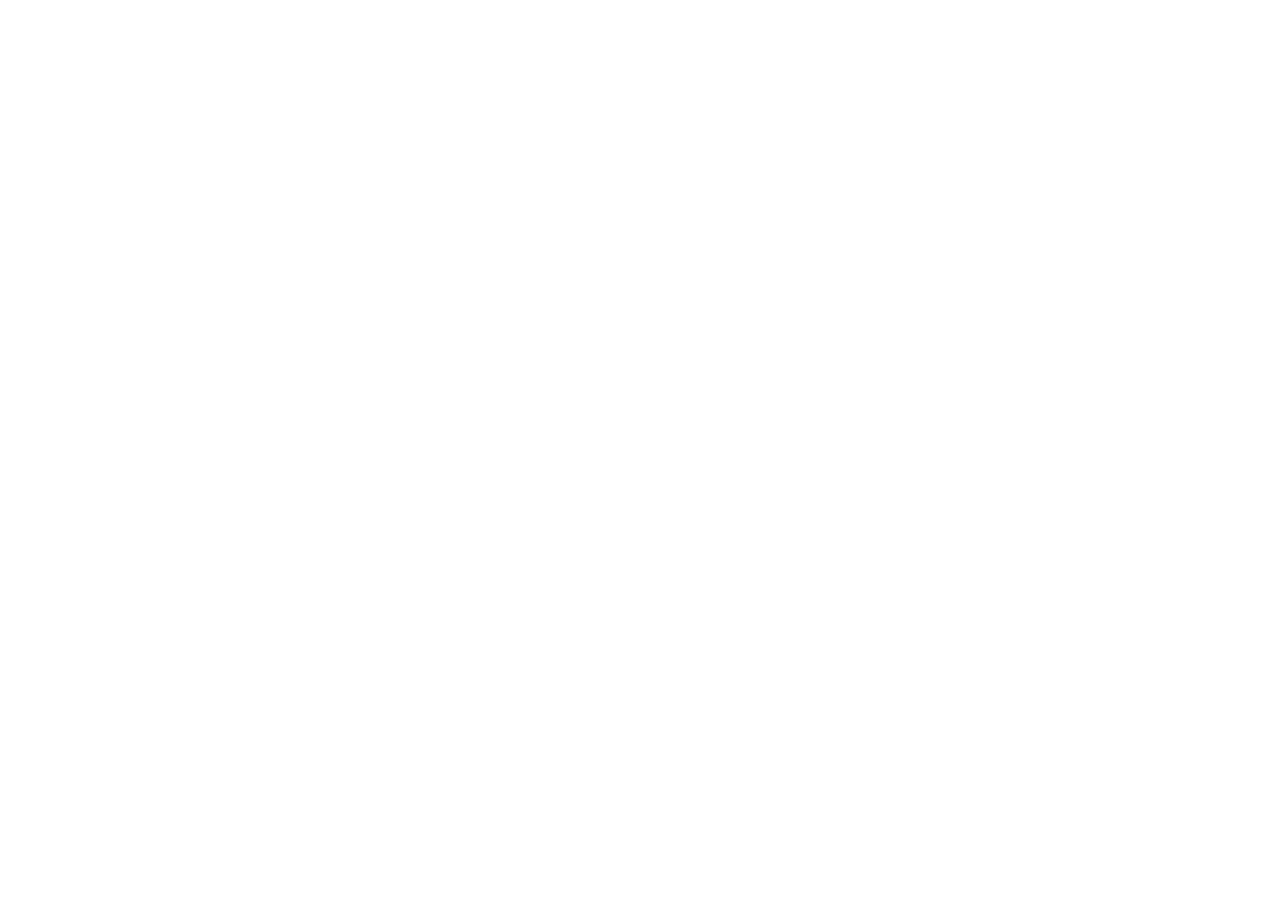
==== contact.html @ 9ea69d15 "Merge pull request #2 from Jake-woods/master" ====
<!DOCTYPE html>
<html lang="en">

<head>
   <meta charset="UTF-8">
   <meta name="viewport" content="width=device-width, initial-scale=1.0">
   <meta http-equiv="X-UA-Compatible" content="ie=edge">
   <link rel="stylesheet" href="css/style.css">
   <link rel="stylesheet" href="https://use.fontawesome.com/releases/v5.4.1/css/all.css">
   <title>Contact</title>
</head>

<body>


</body>

</html>
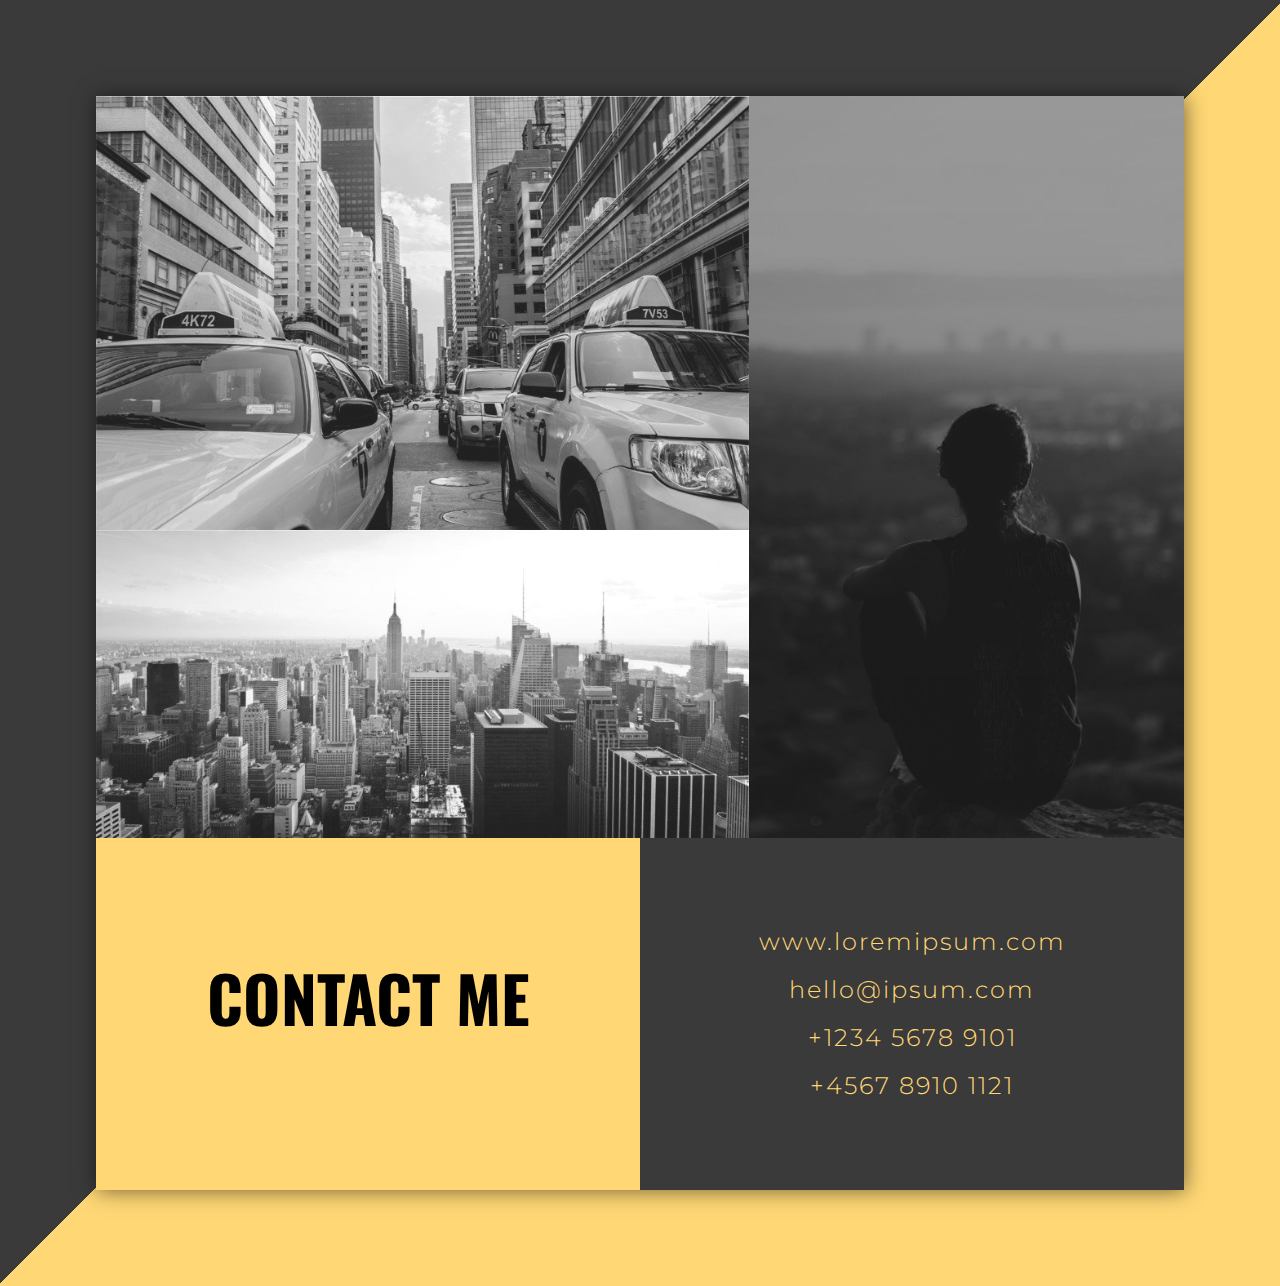
==== commit 3f7be07c: "Merge pull request #7 from Jake-woods/master" ====
--- a/contact.html
+++ b/contact.html
@@ -5,13 +5,51 @@
    <meta charset="UTF-8">
    <meta name="viewport" content="width=device-width, initial-scale=1.0">
    <meta http-equiv="X-UA-Compatible" content="ie=edge">
-   <link rel="stylesheet" href="css/style.css">
+   <link rel="stylesheet" href="css/style-4.css">
    <link rel="stylesheet" href="https://use.fontawesome.com/releases/v5.4.1/css/all.css">
    <title>Contact</title>
 </head>
 
 <body>
-
+   <div class="container">
+      <main id="main-content">
+         <section id="landing">
+            <div class="grid">
+               <div class="col-lg">
+                  <div class="item">
+                     <img src="./img/taxi.png" alt="">
+                  </div>
+                  <!--DIV ITEM END-->
+                  <div class="item">
+                     <img src="./img/city.png" alt="">
+                  </div>
+                  <!--DIV ITEM END-->
+               </div>
+               <!--DIV COL-LG-->
+               <div class="col-sm">
+               </div>
+               <!--DIV COL-SM END-->
+            </div>
+         </section>
+         <!--DIV GRID END-->
+         <footer id="main-footer">
+            <div class="grid">
+               <div class="row light">
+                  <h1>Contact me</h1>
+               </div>
+               <!--DIV ROW END-->
+               <div class="row dark">
+                  <p>www.loremipsum.com</p>
+                  <p>hello@ipsum.com</p>
+                  <p>+1234 5678 9101</p>
+                  <p>+4567 8910 1121</p>
+               </div>
+               <!--DIV ROW END-->
+            </div>
+            <!--DIV GRID END-->
+         </footer>
+      </main>
+   </div>
 
 </body>
 
--- a/css/style-4.css
+++ b/css/style-4.css
@@ -0,0 +1,139 @@
+@import url("https://fonts.googleapis.com/css?family=Oswald:400,700|Montserrat:300,400");
+* {
+  margin: 0;
+  padding: 0;
+  -webkit-box-sizing: border-box;
+          box-sizing: border-box;
+}
+
+body {
+  font-family: "Montserrat", Arial, Helvetica, sans-serif;
+  height: 100%;
+  background: linear-gradient(-45deg, #FFD775 50%, #3A3A3A 50%);
+}
+
+/* Utility classes */
+.container {
+  padding: 1em;
+  max-width: 1120px;
+  margin: 5em auto;
+}
+
+.light {
+  background: #FFD775;
+}
+
+.dark {
+  background: #3A3A3A;
+}
+
+/* Misc */
+main#main-content {
+  -webkit-box-shadow: 1px 1px 20px rgba(0, 0, 0, 0.541);
+          box-shadow: 1px 1px 20px rgba(0, 0, 0, 0.541);
+}
+
+/* Page styles */
+section#landing .grid {
+  display: -webkit-box;
+  display: -ms-flexbox;
+  display: flex;
+  -webkit-box-orient: horizontal;
+  -webkit-box-direction: normal;
+      -ms-flex-flow: row nowrap;
+          flex-flow: row nowrap;
+}
+
+section#landing .grid .col-lg {
+  -ms-flex-preferred-size: 60%;
+      flex-basis: 60%;
+}
+
+section#landing .grid .col-lg img {
+  display: block;
+  width: 100%;
+}
+
+section#landing .grid .col-sm {
+  background: -webkit-gradient(linear, left top, left bottom, from(rgba(0, 0, 0, 0.39)), to(rgba(0, 0, 0, 0.45))), url("../img/looking.png");
+  background: linear-gradient(rgba(0, 0, 0, 0.39), rgba(0, 0, 0, 0.45)), url("../img/looking.png");
+  background-size: cover;
+  background-position: center;
+  -ms-flex-preferred-size: 40%;
+      flex-basis: 40%;
+}
+
+footer#main-footer .grid {
+  display: -webkit-box;
+  display: -ms-flexbox;
+  display: flex;
+  -webkit-box-orient: horizontal;
+  -webkit-box-direction: normal;
+      -ms-flex-flow: row nowrap;
+          flex-flow: row nowrap;
+}
+
+footer#main-footer .grid .row {
+  -ms-flex-preferred-size: 50%;
+      flex-basis: 50%;
+  padding: 5em;
+  text-align: center;
+}
+
+footer#main-footer .grid .row h1 {
+  font-size: 4rem;
+  font-family: "Oswald";
+  font-weight: 700;
+  text-transform: uppercase;
+  margin-top: .5em;
+}
+
+footer#main-footer .grid .row p {
+  color: #FFD775;
+  font-size: 1.5rem;
+  font-weight: 300;
+  line-height: 2;
+  letter-spacing: 2px;
+}
+
+/* Media Queries */
+@media screen and (max-width: 960px) {
+  section#landing .grid {
+    -webkit-box-orient: vertical;
+    -webkit-box-direction: normal;
+        -ms-flex-direction: column;
+            flex-direction: column;
+  }
+  section#landing .grid .col-lg {
+    -ms-flex-preferred-size: 100%;
+        flex-basis: 100%;
+  }
+  section#landing .grid .col-sm {
+    -ms-flex-preferred-size: 100%;
+        flex-basis: 100%;
+  }
+  footer#main-footer .grid .row {
+    -ms-flex-preferred-size: 100%;
+        flex-basis: 100%;
+    overflow: hidden;
+    padding: 4em 2em;
+  }
+  footer#main-footer .grid .row h1 {
+    font-size: 2rem;
+  }
+  footer#main-footer .grid .row p {
+    font-size: 1rem;
+    line-height: 1;
+    margin: .75em 0;
+  }
+}
+
+@media screen and (max-width: 630px) {
+  footer#main-footer .grid {
+    -webkit-box-orient: vertical;
+    -webkit-box-direction: normal;
+        -ms-flex-direction: column;
+            flex-direction: column;
+  }
+}
+/*# sourceMappingURL=style-4.css.map */